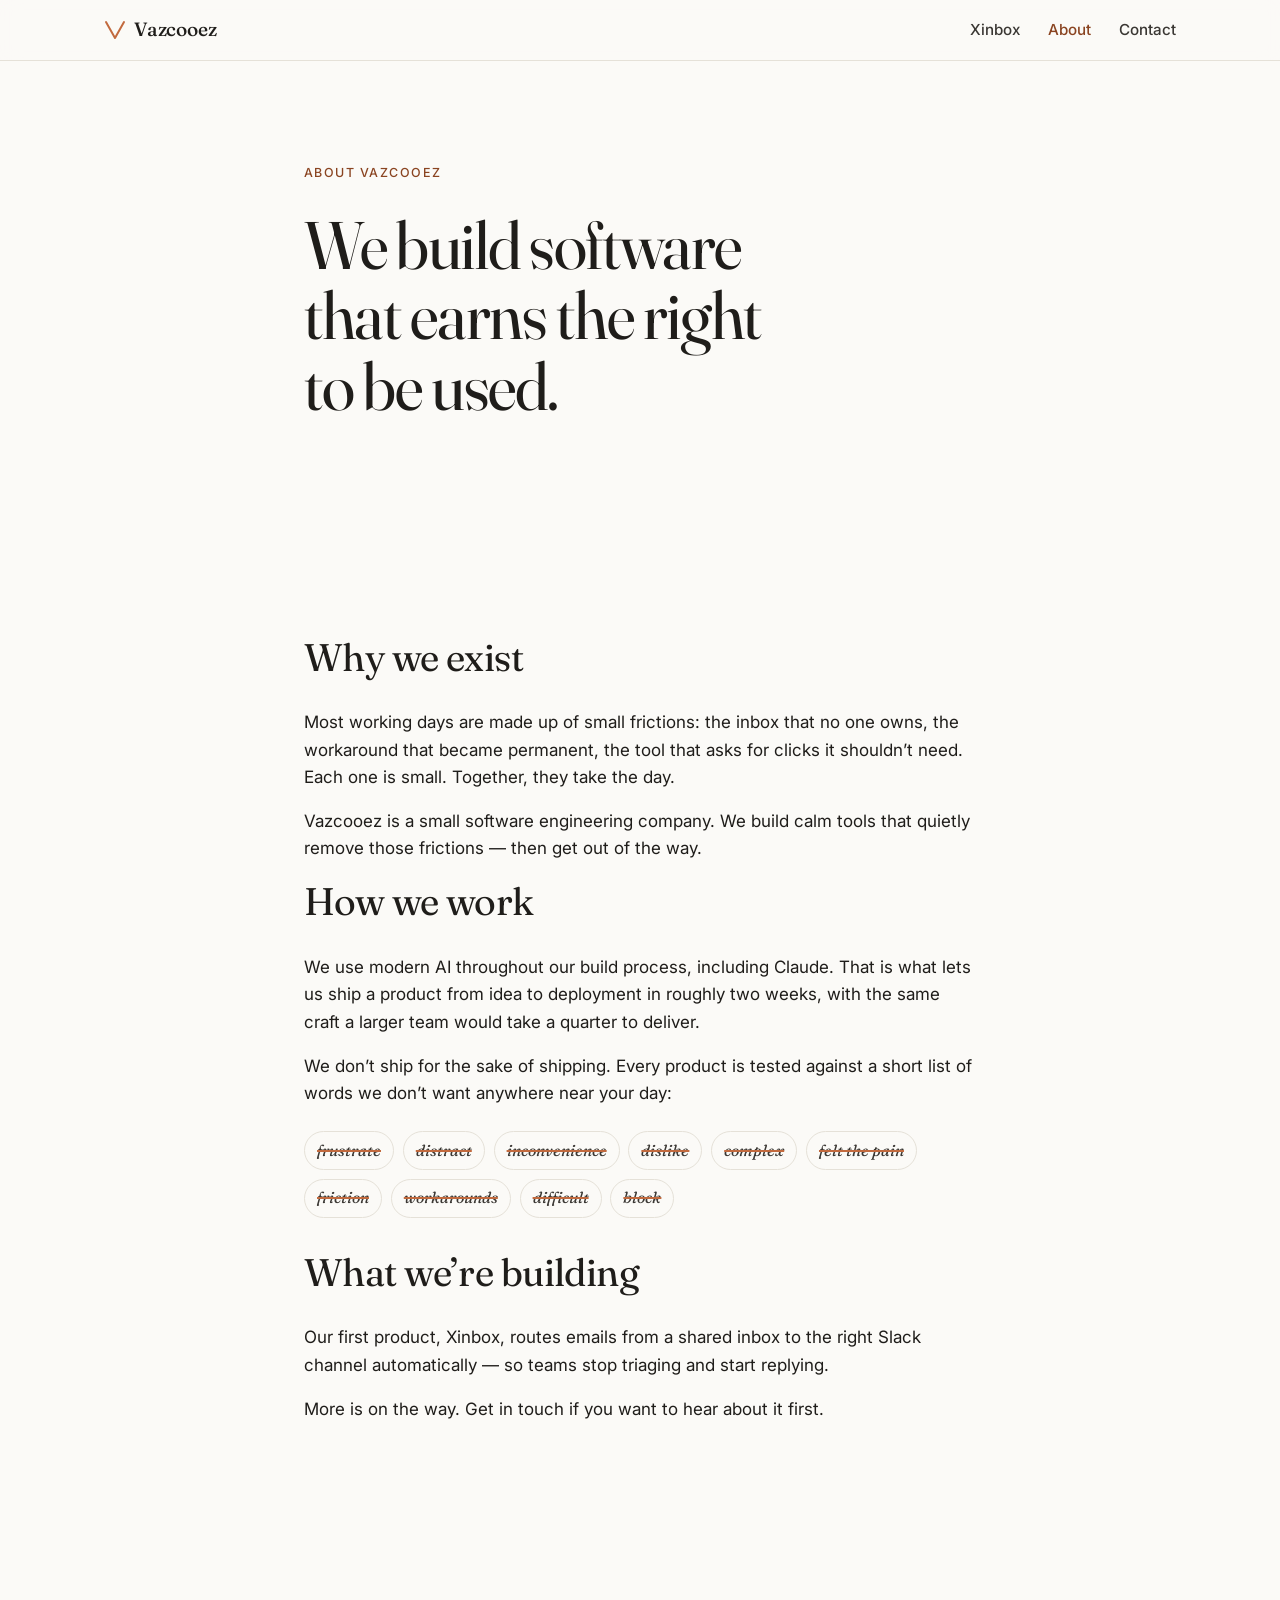
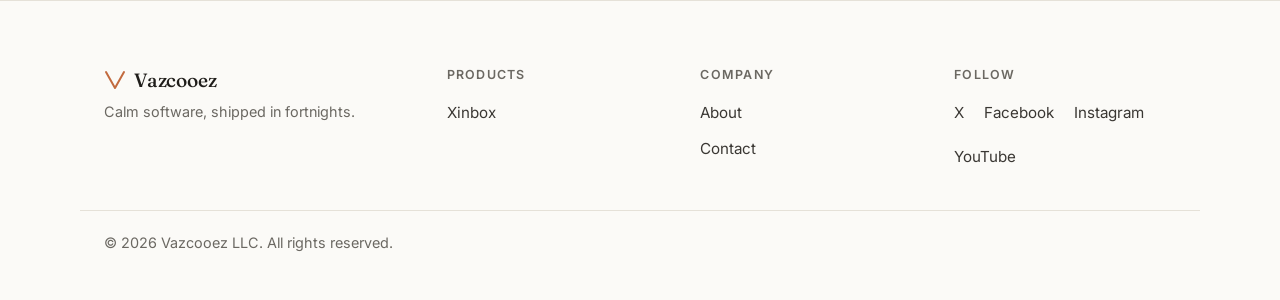
==== about.html @ 950a1615 "Initial site for vazcooez.com Static marketing site: home, Xinbox product page, about, 404, sitemap," ====
<!doctype html>
<html lang="en">
<head>
  <meta charset="utf-8" />
  <meta name="viewport" content="width=device-width, initial-scale=1" />
  <title>About — Vazcooez</title>
  <meta name="description" content="Vazcooez is a small software engineering company building calm, AI-native tools that get out of your way." />
  <link rel="canonical" href="https://vazcooez.com/about.html" />
  <link rel="icon" type="image/svg+xml" href="assets/favicon.svg" />
  <link rel="preconnect" href="https://fonts.googleapis.com" />
  <link rel="preconnect" href="https://fonts.gstatic.com" crossorigin />
  <link href="https://fonts.googleapis.com/css2?family=Fraunces:opsz,wght@9..144,300;9..144,400;9..144,500;9..144,600&family=Inter:wght@400;500;600&display=swap" rel="stylesheet" />
  <link rel="stylesheet" href="css/style.css" />
</head>
<body>
  <a class="skip-link" href="#main">Skip to content</a>

  <header class="site-header">
    <div class="container nav">
      <a class="brand" href="/" aria-label="Vazcooez home">
        <svg class="brand-mark" width="22" height="22" viewBox="0 0 22 22" aria-hidden="true">
          <path d="M2 3 L11 19 L20 3" fill="none" stroke="currentColor" stroke-width="2" stroke-linecap="round" stroke-linejoin="round"/>
        </svg>
        <span>Vazcooez</span>
      </a>
      <button class="nav-toggle" aria-expanded="false" aria-controls="nav-menu" aria-label="Menu">
        <span></span><span></span><span></span>
      </button>
      <nav id="nav-menu" class="nav-menu">
        <a href="xinbox.html">Xinbox</a>
        <a href="about.html" aria-current="page">About</a>
        <a href="index.html#contact">Contact</a>
      </nav>
    </div>
  </header>

  <main id="main">
    <section class="hero">
      <div class="container narrow">
        <p class="eyebrow">About Vazcooez</p>
        <h1 class="display">We build software<br/>that earns the right<br/>to be used.</h1>
      </div>
    </section>

    <section class="section">
      <div class="container narrow">
        <h2 class="h2">Why we exist</h2>
        <p>
          Most working days are made up of small frictions: the inbox that no one owns,
          the workaround that became permanent, the tool that asks for clicks it shouldn&rsquo;t need.
          Each one is small. Together, they take the day.
        </p>
        <p>
          Vazcooez is a small software engineering company. We build calm tools that
          quietly remove those frictions &mdash; then get out of the way.
        </p>

        <h2 class="h2">How we work</h2>
        <p>
          We use modern AI throughout our build process, including Claude.
          That is what lets us ship a product from idea to deployment in roughly two weeks,
          with the same craft a larger team would take a quarter to deliver.
        </p>
        <p>
          We don&rsquo;t ship for the sake of shipping. Every product is tested against
          a short list of words we don&rsquo;t want anywhere near your day:
        </p>
        <ul class="word-list compact">
          <li>frustrate</li>
          <li>distract</li>
          <li>inconvenience</li>
          <li>dislike</li>
          <li>complex</li>
          <li>felt the pain</li>
          <li>friction</li>
          <li>workarounds</li>
          <li>difficult</li>
          <li>block</li>
        </ul>

        <h2 class="h2">What we&rsquo;re building</h2>
        <p>
          Our first product, <a href="xinbox.html">Xinbox</a>, routes emails from a
          shared inbox to the right Slack channel automatically &mdash; so teams
          stop triaging and start replying.
        </p>
        <p>More is on the way. <a href="index.html#contact">Get in touch</a> if you want to hear about it first.</p>
      </div>
    </section>
  </main>

  <footer class="site-footer">
    <div class="container footer-grid">
      <div>
        <a class="brand" href="/" aria-label="Vazcooez home">
          <svg class="brand-mark" width="22" height="22" viewBox="0 0 22 22" aria-hidden="true">
            <path d="M2 3 L11 19 L20 3" fill="none" stroke="currentColor" stroke-width="2" stroke-linecap="round" stroke-linejoin="round"/>
          </svg>
          <span>Vazcooez</span>
        </a>
        <p class="muted small">Calm software, shipped in fortnights.</p>
      </div>
      <div>
        <h4>Products</h4>
        <ul class="footer-list">
          <li><a href="xinbox.html">Xinbox</a></li>
        </ul>
      </div>
      <div>
        <h4>Company</h4>
        <ul class="footer-list">
          <li><a href="about.html">About</a></li>
          <li><a href="mailto:leo@vazcooez.com">Contact</a></li>
        </ul>
      </div>
      <div>
        <h4>Follow</h4>
        <ul class="footer-list social">
          <li><a href="#" aria-label="Vazcooez on X" rel="me noopener">X</a></li>
          <li><a href="#" aria-label="Vazcooez on Facebook" rel="me noopener">Facebook</a></li>
          <li><a href="#" aria-label="Vazcooez on Instagram" rel="me noopener">Instagram</a></li>
          <li><a href="#" aria-label="Vazcooez on YouTube" rel="me noopener">YouTube</a></li>
        </ul>
      </div>
    </div>
    <div class="container footer-base">
      <p class="muted small">&copy; <span id="year">2026</span> Vazcooez LLC. All rights reserved.</p>
    </div>
  </footer>

  <script src="js/main.js" defer></script>
</body>
</html>
---- css/style.css ----
/* ============================================================
   Vazcooez — design tokens
   ============================================================ */
:root {
  --bg: #FBFAF7;
  --bg-alt: #F3F1EA;
  --ink: #1F1D1A;
  --ink-soft: #3A3733;
  --muted: #6B6862;
  --line: #E5E1D8;
  --accent: #C26A3E;
  --accent-soft: #F4E4D7;
  --accent-ink: #8A4421;

  --serif: "Fraunces", Georgia, "Times New Roman", serif;
  --sans: "Inter", -apple-system, BlinkMacSystemFont, "Segoe UI", Roboto, Helvetica, Arial, sans-serif;

  --radius: 10px;
  --radius-lg: 16px;
  --shadow-sm: 0 1px 2px rgba(31, 29, 26, 0.04);
  --shadow-md: 0 4px 24px -8px rgba(31, 29, 26, 0.10);

  --maxw: 1120px;
  --maxw-narrow: 720px;

  --space-1: 0.5rem;
  --space-2: 1rem;
  --space-3: 1.5rem;
  --space-4: 2.5rem;
  --space-5: 4rem;
  --space-6: 6rem;
}

/* ============================================================
   Reset + base
   ============================================================ */
*, *::before, *::after { box-sizing: border-box; }
html { -webkit-text-size-adjust: 100%; scroll-behavior: smooth; }
body {
  margin: 0;
  font-family: var(--sans);
  font-size: 17px;
  line-height: 1.6;
  color: var(--ink);
  background: var(--bg);
  -webkit-font-smoothing: antialiased;
  text-rendering: optimizeLegibility;
}
img, svg { display: block; max-width: 100%; }
a { color: var(--ink); text-decoration: none; }
a:hover { color: var(--accent-ink); }
ul { padding: 0; margin: 0; list-style: none; }
p { margin: 0 0 1em; }
em { font-style: italic; color: var(--ink-soft); }

.skip-link {
  position: absolute; left: -9999px; top: 0;
  background: var(--ink); color: var(--bg);
  padding: 0.5rem 1rem; border-radius: var(--radius);
  z-index: 100;
}
.skip-link:focus { left: 1rem; top: 1rem; }

/* ============================================================
   Layout
   ============================================================ */
.container {
  width: 100%;
  max-width: var(--maxw);
  margin: 0 auto;
  padding: 0 1.5rem;
}
.container.narrow { max-width: var(--maxw-narrow); }
.container.center { text-align: center; }

.section { padding: var(--space-6) 0; }
.section-alt { background: var(--bg-alt); }

/* ============================================================
   Typography
   ============================================================ */
.display {
  font-family: var(--serif);
  font-weight: 400;
  font-size: clamp(2.4rem, 5.5vw, 4.2rem);
  line-height: 1.05;
  letter-spacing: -0.02em;
  margin: 0.4em 0 0.6em;
  color: var(--ink);
  font-variation-settings: "opsz" 96;
}
.h2 {
  font-family: var(--serif);
  font-weight: 400;
  font-size: clamp(1.7rem, 3vw, 2.4rem);
  line-height: 1.15;
  letter-spacing: -0.015em;
  margin: 0 0 0.8em;
  color: var(--ink);
  font-variation-settings: "opsz" 48;
}
h3 {
  font-family: var(--sans);
  font-weight: 600;
  font-size: 1.1rem;
  margin: 0 0 0.5em;
  letter-spacing: -0.005em;
}
.eyebrow {
  font-family: var(--sans);
  font-size: 0.78rem;
  font-weight: 500;
  letter-spacing: 0.12em;
  text-transform: uppercase;
  color: var(--accent-ink);
  margin: 0;
}
.lede {
  font-size: clamp(1.05rem, 1.6vw, 1.25rem);
  line-height: 1.55;
  color: var(--ink-soft);
  max-width: 38ch;
}
.muted { color: var(--muted); }
.small { font-size: 0.9rem; }
.center { text-align: center; }
.center .lede { margin-left: auto; margin-right: auto; }

/* ============================================================
   Header / nav
   ============================================================ */
.site-header {
  position: sticky;
  top: 0;
  z-index: 50;
  background: rgba(251, 250, 247, 0.85);
  backdrop-filter: saturate(160%) blur(10px);
  -webkit-backdrop-filter: saturate(160%) blur(10px);
  border-bottom: 1px solid var(--line);
}
.nav {
  display: flex;
  align-items: center;
  justify-content: space-between;
  padding: 0.9rem 1.5rem;
  gap: 1rem;
}
.brand {
  display: inline-flex;
  align-items: center;
  gap: 0.5rem;
  font-family: var(--serif);
  font-size: 1.2rem;
  font-weight: 500;
  letter-spacing: -0.01em;
  color: var(--ink);
}
.brand-mark { color: var(--accent); }
.nav-menu {
  display: flex;
  gap: 1.75rem;
  align-items: center;
}
.nav-menu a {
  font-size: 0.95rem;
  color: var(--ink-soft);
  font-weight: 500;
  position: relative;
}
.nav-menu a:hover { color: var(--ink); }
.nav-menu a[aria-current="page"] { color: var(--accent-ink); }

.nav-toggle {
  display: none;
  background: none;
  border: 0;
  padding: 0.5rem;
  cursor: pointer;
  gap: 4px;
  flex-direction: column;
}
.nav-toggle span {
  display: block;
  width: 22px;
  height: 2px;
  background: var(--ink);
  border-radius: 2px;
  transition: transform 0.2s ease, opacity 0.2s ease;
}

/* ============================================================
   Hero
   ============================================================ */
.hero {
  padding: clamp(3.5rem, 8vw, 6.5rem) 0 clamp(3rem, 6vw, 5rem);
}

/* ============================================================
   CTAs
   ============================================================ */
.cta-row {
  display: flex;
  flex-wrap: wrap;
  gap: 0.75rem;
  margin-top: 2rem;
}
.btn {
  display: inline-flex;
  align-items: center;
  justify-content: center;
  padding: 0.85rem 1.4rem;
  border-radius: var(--radius);
  font-family: var(--sans);
  font-weight: 500;
  font-size: 0.98rem;
  letter-spacing: 0.005em;
  transition: transform 0.06s ease, background 0.15s ease, color 0.15s ease, border-color 0.15s ease;
  border: 1px solid transparent;
  cursor: pointer;
}
.btn:active { transform: translateY(1px); }
.btn-primary {
  background: var(--ink);
  color: var(--bg);
}
.btn-primary:hover {
  background: var(--accent-ink);
  color: var(--bg);
}
.btn-ghost {
  background: transparent;
  color: var(--ink);
  border-color: var(--line);
}
.btn-ghost:hover {
  border-color: var(--ink);
  color: var(--ink);
}

/* ============================================================
   Word list (our values)
   ============================================================ */
.word-list {
  display: flex;
  flex-wrap: wrap;
  gap: 0.55rem;
  margin: 1.5rem 0 2rem;
}
.word-list li {
  font-family: var(--serif);
  font-style: italic;
  font-size: 1.1rem;
  padding: 0.45rem 0.9rem;
  background: var(--bg);
  border: 1px solid var(--line);
  border-radius: 999px;
  color: var(--ink-soft);
  text-decoration: line-through;
  text-decoration-color: var(--accent);
  text-decoration-thickness: 1.5px;
}
.word-list.compact li {
  font-size: 1rem;
  padding: 0.35rem 0.75rem;
}

/* ============================================================
   Card grids
   ============================================================ */
.grid-3 {
  display: grid;
  grid-template-columns: repeat(auto-fit, minmax(240px, 1fr));
  gap: 1.25rem;
  margin-top: 2.5rem;
}
.card {
  background: var(--bg);
  border: 1px solid var(--line);
  border-radius: var(--radius-lg);
  padding: 1.75rem;
  box-shadow: var(--shadow-sm);
}
.section-alt .card { background: var(--bg); }
.card p { color: var(--ink-soft); margin: 0; }

/* ============================================================
   Product card
   ============================================================ */
.product-card {
  display: grid;
  grid-template-columns: 1.05fr 1fr;
  gap: 0;
  margin: 2.5rem 0 1rem;
  border: 1px solid var(--line);
  border-radius: var(--radius-lg);
  overflow: hidden;
  background: var(--bg);
  box-shadow: var(--shadow-sm);
  transition: box-shadow 0.2s ease, transform 0.15s ease;
}
.product-card:hover {
  box-shadow: var(--shadow-md);
  transform: translateY(-1px);
}
.product-card-body { padding: 2.25rem 2.25rem 2rem; display: flex; flex-direction: column; gap: 0.5rem; }
.product-card-body h3 {
  font-family: var(--serif);
  font-weight: 400;
  font-size: 2rem;
  letter-spacing: -0.015em;
  margin: 0.2em 0 0.4em;
}
.product-card-body p { color: var(--ink-soft); margin: 0; }
.badge {
  display: inline-flex;
  align-items: center;
  align-self: flex-start;
  padding: 0.25rem 0.65rem;
  background: var(--accent-soft);
  color: var(--accent-ink);
  border-radius: 999px;
  font-size: 0.72rem;
  font-weight: 600;
  letter-spacing: 0.06em;
  text-transform: uppercase;
}
.link-arrow {
  margin-top: 1.25rem;
  color: var(--accent-ink);
  font-weight: 500;
  font-size: 0.95rem;
}
.product-card-visual {
  background: var(--bg-alt);
  display: flex;
  align-items: center;
  justify-content: center;
  padding: 2rem;
  border-left: 1px solid var(--line);
}
.mock {
  width: 100%;
  max-width: 320px;
  background: var(--bg);
  border: 1px solid var(--line);
  border-radius: var(--radius);
  padding: 1rem;
  font-family: var(--sans);
  font-size: 0.92rem;
  box-shadow: var(--shadow-sm);
}
.mock-row {
  display: grid;
  grid-template-columns: auto 1fr auto 1fr;
  align-items: center;
  gap: 0.6rem;
  padding: 0.55rem 0;
  border-bottom: 1px dashed var(--line);
  color: var(--ink-soft);
}
.mock-row:last-child { border-bottom: 0; }
.mock-row .arrow { color: var(--accent); }
.dot {
  width: 8px; height: 8px; border-radius: 50%;
  background: var(--accent);
}
.dot-a { background: #C26A3E; }
.dot-b { background: #6B8E7F; }
.dot-c { background: #8E6AC2; }

/* ============================================================
   Steps
   ============================================================ */
.steps {
  display: grid;
  grid-template-columns: repeat(auto-fit, minmax(240px, 1fr));
  gap: 1.5rem;
  margin-top: 2.5rem;
  counter-reset: step;
}
.steps li {
  background: var(--bg);
  border: 1px solid var(--line);
  border-radius: var(--radius-lg);
  padding: 1.75rem;
  position: relative;
}
.step-num {
  display: inline-flex;
  align-items: center;
  justify-content: center;
  width: 28px; height: 28px;
  border-radius: 50%;
  background: var(--accent-soft);
  color: var(--accent-ink);
  font-family: var(--serif);
  font-size: 0.95rem;
  font-weight: 500;
  margin-bottom: 0.75rem;
}
.steps li h3 { margin-bottom: 0.4em; }
.steps li p { color: var(--ink-soft); margin: 0; }

/* ============================================================
   Footer
   ============================================================ */
.site-footer {
  margin-top: var(--space-5);
  padding: var(--space-5) 0 2rem;
  border-top: 1px solid var(--line);
  background: var(--bg);
}
.footer-grid {
  display: grid;
  grid-template-columns: 1.4fr repeat(3, 1fr);
  gap: 2rem;
  align-items: start;
}
.footer-grid h4 {
  font-family: var(--sans);
  font-size: 0.78rem;
  font-weight: 600;
  letter-spacing: 0.1em;
  text-transform: uppercase;
  color: var(--muted);
  margin: 0 0 0.9rem;
}
.footer-list li { margin-bottom: 0.5rem; }
.footer-list a {
  color: var(--ink-soft);
  font-size: 0.95rem;
}
.footer-list a:hover { color: var(--ink); }
.footer-list.social { display: flex; flex-wrap: wrap; gap: 1rem 1.25rem; }
.footer-list.social li { margin: 0; }
.footer-base {
  margin-top: var(--space-4);
  padding-top: 1.25rem;
  border-top: 1px solid var(--line);
}

/* ============================================================
   Responsive
   ============================================================ */
@media (max-width: 780px) {
  .nav-toggle { display: flex; }
  .nav-menu {
    position: absolute;
    top: 100%;
    left: 0; right: 0;
    background: var(--bg);
    border-bottom: 1px solid var(--line);
    flex-direction: column;
    gap: 0;
    padding: 0.5rem 1.5rem 1rem;
    transform: translateY(-8px);
    opacity: 0;
    visibility: hidden;
    transition: transform 0.2s ease, opacity 0.2s ease, visibility 0.2s;
  }
  .nav-menu a {
    padding: 0.75rem 0;
    border-bottom: 1px solid var(--line);
    width: 100%;
  }
  .nav-menu a:last-child { border-bottom: 0; }
  .nav-menu.open {
    transform: translateY(0);
    opacity: 1;
    visibility: visible;
  }
  .nav-toggle[aria-expanded="true"] span:nth-child(1) { transform: translateY(6px) rotate(45deg); }
  .nav-toggle[aria-expanded="true"] span:nth-child(2) { opacity: 0; }
  .nav-toggle[aria-expanded="true"] span:nth-child(3) { transform: translateY(-6px) rotate(-45deg); }

  .product-card { grid-template-columns: 1fr; }
  .product-card-visual { border-left: 0; border-top: 1px solid var(--line); }
  .footer-grid {
    grid-template-columns: 1fr 1fr;
  }
  .section { padding: var(--space-5) 0; }
}

@media (max-width: 480px) {
  .footer-grid { grid-template-columns: 1fr; }
  .cta-row { flex-direction: column; align-items: stretch; }
  .btn { width: 100%; }
}

@media (prefers-reduced-motion: reduce) {
  *, *::before, *::after {
    transition-duration: 0.01ms !important;
    animation-duration: 0.01ms !important;
    scroll-behavior: auto !important;
  }
}
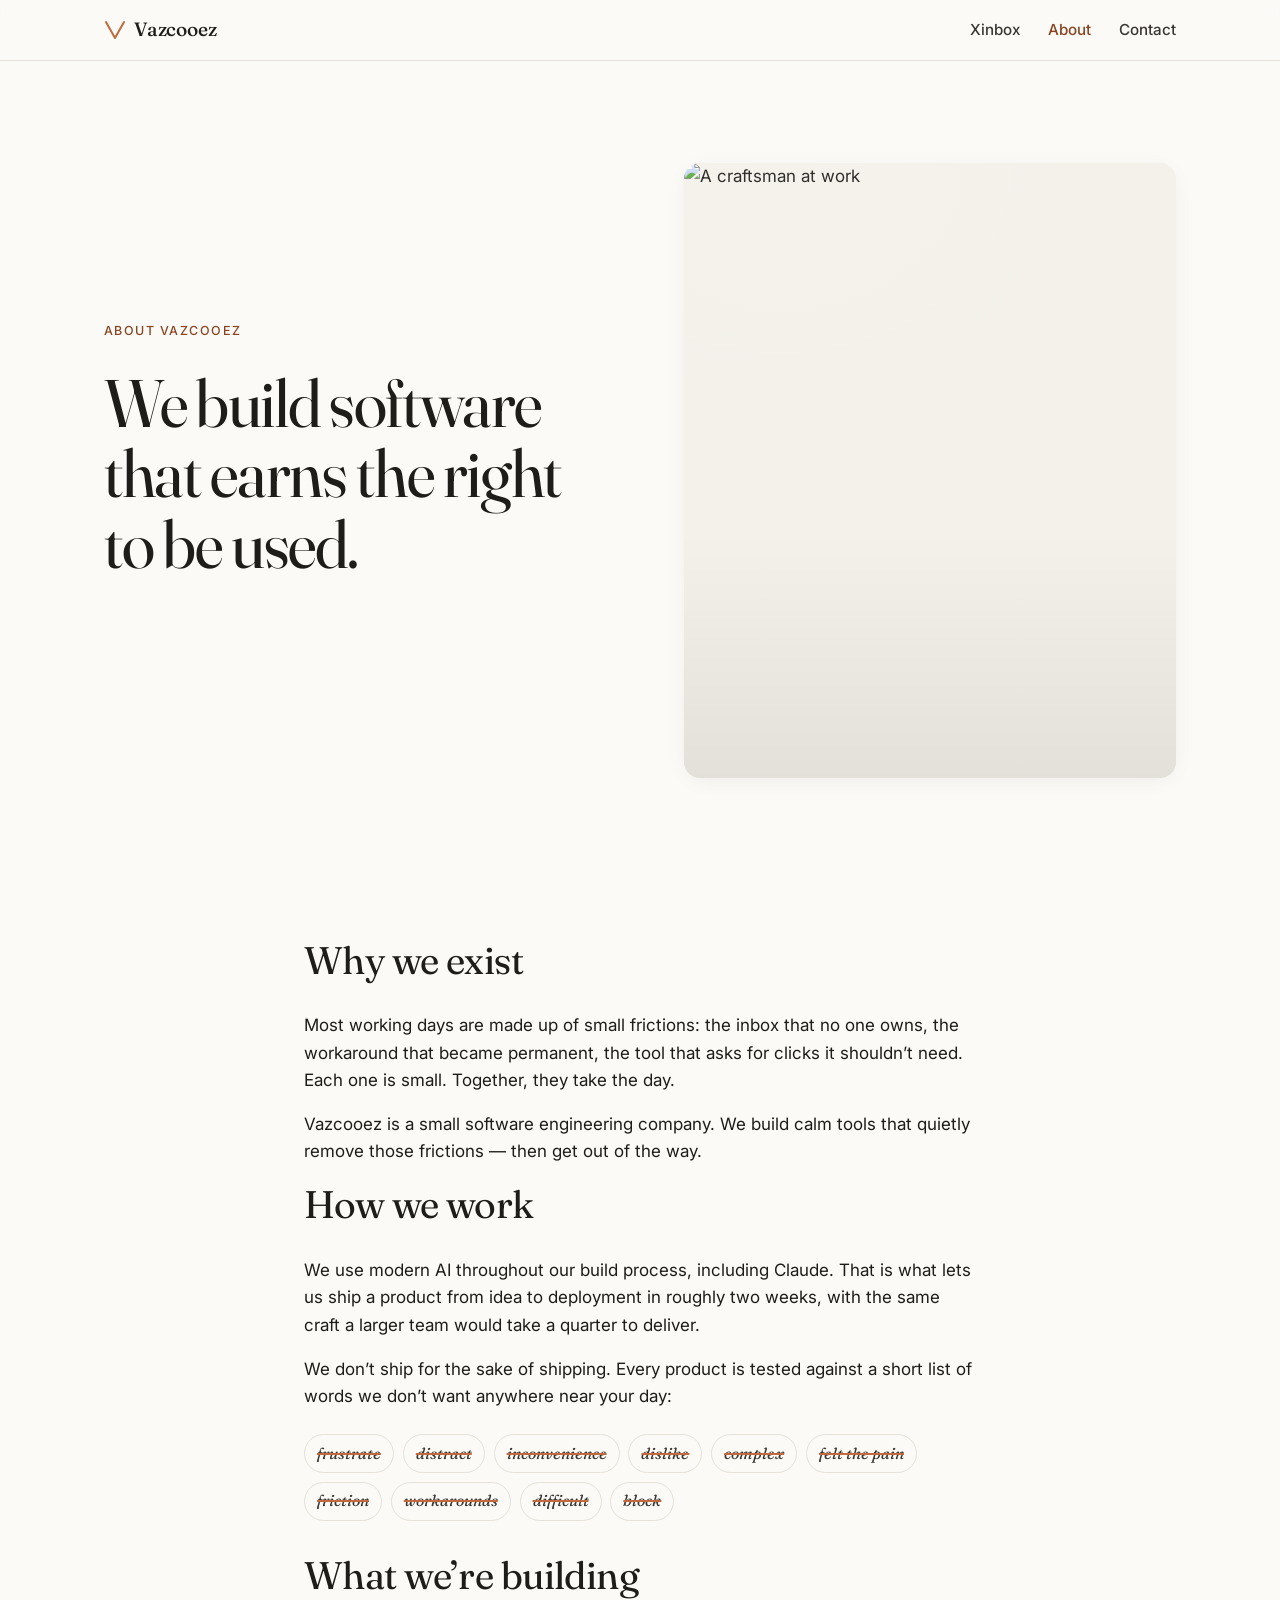
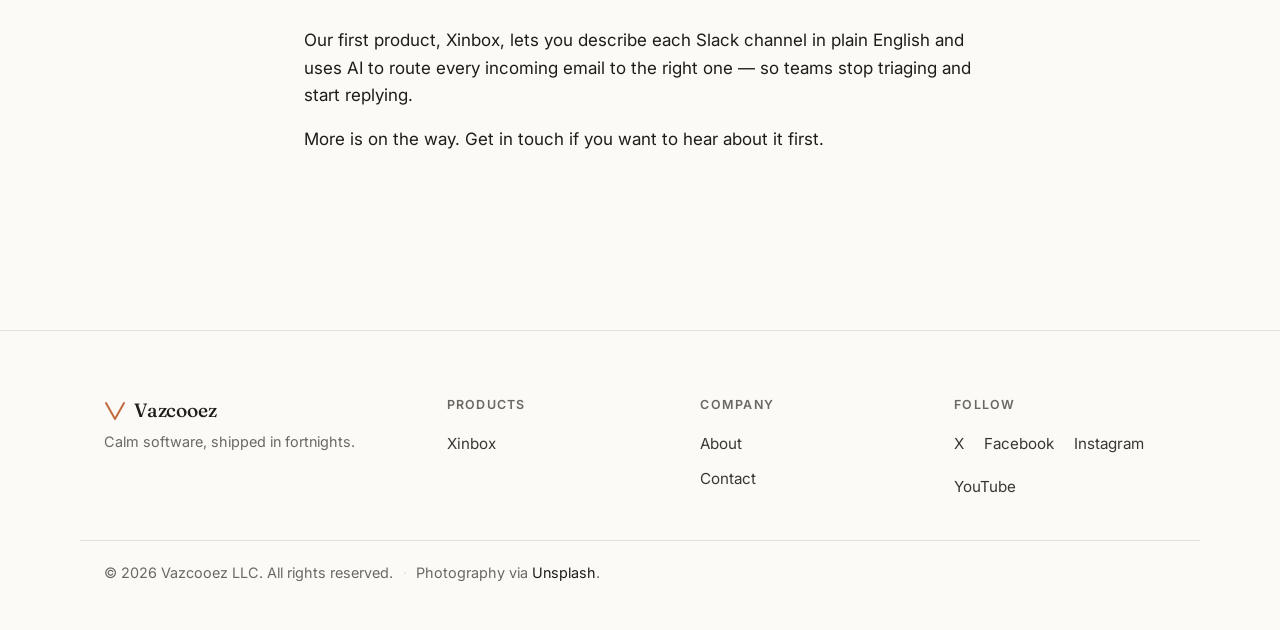
==== commit 4d40048d: "Add stock photography and reframe Xinbox around AI classification - Split hero layout on home/xinbox" ====
--- a/about.html
+++ b/about.html
@@ -9,6 +9,7 @@
   <link rel="icon" type="image/svg+xml" href="assets/favicon.svg" />
   <link rel="preconnect" href="https://fonts.googleapis.com" />
   <link rel="preconnect" href="https://fonts.gstatic.com" crossorigin />
+  <link rel="preconnect" href="https://images.unsplash.com" />
   <link href="https://fonts.googleapis.com/css2?family=Fraunces:opsz,wght@9..144,300;9..144,400;9..144,500;9..144,600&family=Inter:wght@400;500;600&display=swap" rel="stylesheet" />
   <link rel="stylesheet" href="css/style.css" />
 </head>
@@ -35,10 +36,24 @@
   </header>
 
   <main id="main">
-    <section class="hero">
-      <div class="container narrow">
-        <p class="eyebrow">About Vazcooez</p>
-        <h1 class="display">We build software<br/>that earns the right<br/>to be used.</h1>
+    <section class="hero hero-split">
+      <div class="container hero-grid">
+        <div class="hero-copy">
+          <p class="eyebrow">About Vazcooez</p>
+          <h1 class="display">We build software<br/>that earns the right<br/>to be used.</h1>
+        </div>
+        <figure class="hero-figure">
+          <img
+            src="https://images.unsplash.com/photo-1542435503-956c469947f6?auto=format&fit=crop&w=1200&q=70"
+            srcset="https://images.unsplash.com/photo-1542435503-956c469947f6?auto=format&fit=crop&w=600&q=70 600w,
+                    https://images.unsplash.com/photo-1542435503-956c469947f6?auto=format&fit=crop&w=1200&q=70 1200w,
+                    https://images.unsplash.com/photo-1542435503-956c469947f6?auto=format&fit=crop&w=1800&q=70 1800w"
+            sizes="(max-width: 900px) 100vw, 50vw"
+            alt="A craftsman at work"
+            loading="eager"
+            decoding="async"
+            width="1200" height="800" />
+        </figure>
       </div>
     </section>
 
@@ -80,9 +95,9 @@
 
         <h2 class="h2">What we&rsquo;re building</h2>
         <p>
-          Our first product, <a href="xinbox.html">Xinbox</a>, routes emails from a
-          shared inbox to the right Slack channel automatically &mdash; so teams
-          stop triaging and start replying.
+          Our first product, <a href="xinbox.html">Xinbox</a>, lets you describe each
+          Slack channel in plain English and uses AI to route every incoming email
+          to the right one &mdash; so teams stop triaging and start replying.
         </p>
         <p>More is on the way. <a href="index.html#contact">Get in touch</a> if you want to hear about it first.</p>
       </div>
@@ -124,7 +139,7 @@
       </div>
     </div>
     <div class="container footer-base">
-      <p class="muted small">&copy; <span id="year">2026</span> Vazcooez LLC. All rights reserved.</p>
+      <p class="muted small">&copy; <span id="year">2026</span> Vazcooez LLC. All rights reserved. <span class="dot-sep">&middot;</span> Photography via <a href="https://unsplash.com/?utm_source=vazcooez&utm_medium=referral" rel="noopener">Unsplash</a>.</p>
     </div>
   </footer>
 
--- a/css/style.css
+++ b/css/style.css
@@ -194,6 +194,58 @@
 .hero {
   padding: clamp(3.5rem, 8vw, 6.5rem) 0 clamp(3rem, 6vw, 5rem);
 }
+.hero-split { padding-bottom: clamp(2.5rem, 5vw, 4.5rem); }
+.hero-grid {
+  display: grid;
+  grid-template-columns: 1.05fr 1fr;
+  align-items: center;
+  gap: clamp(2rem, 5vw, 4.5rem);
+}
+.hero-copy { min-width: 0; }
+.hero-figure {
+  margin: 0;
+  position: relative;
+  border-radius: var(--radius-lg);
+  overflow: hidden;
+  background: var(--bg-alt);
+  aspect-ratio: 4 / 5;
+  box-shadow: var(--shadow-md);
+}
+.hero-figure img {
+  width: 100%;
+  height: 100%;
+  object-fit: cover;
+  display: block;
+  filter: saturate(0.9) contrast(1.02);
+}
+.hero-figure::after {
+  content: "";
+  position: absolute;
+  inset: 0;
+  background:
+    radial-gradient(120% 80% at 20% 0%, rgba(251,250,247,0.10), transparent 60%),
+    linear-gradient(180deg, rgba(31,29,26,0.00) 60%, rgba(31,29,26,0.08));
+  pointer-events: none;
+}
+
+/* ============================================================
+   Image band (full-bleed editorial break)
+   ============================================================ */
+.image-band {
+  display: block;
+  width: 100%;
+  max-height: 420px;
+  overflow: hidden;
+  margin: 0;
+}
+.image-band img {
+  width: 100%;
+  height: 100%;
+  max-height: 420px;
+  object-fit: cover;
+  display: block;
+  filter: saturate(0.85) contrast(1.02);
+}
 
 /* ============================================================
    CTAs
@@ -340,14 +392,24 @@
 }
 .mock {
   width: 100%;
-  max-width: 320px;
+  max-width: 340px;
   background: var(--bg);
   border: 1px solid var(--line);
   border-radius: var(--radius);
-  padding: 1rem;
+  padding: 1rem 1.1rem;
   font-family: var(--sans);
   font-size: 0.92rem;
   box-shadow: var(--shadow-sm);
+}
+.mock-caption {
+  font-size: 0.7rem;
+  font-weight: 600;
+  letter-spacing: 0.08em;
+  text-transform: uppercase;
+  color: var(--accent-ink);
+  padding-bottom: 0.5rem;
+  border-bottom: 1px solid var(--line);
+  margin-bottom: 0.25rem;
 }
 .mock-row {
   display: grid;
@@ -438,6 +500,7 @@
   padding-top: 1.25rem;
   border-top: 1px solid var(--line);
 }
+.dot-sep { margin: 0 0.35rem; color: var(--line); }
 
 /* ============================================================
    Responsive
@@ -475,6 +538,9 @@
 
   .product-card { grid-template-columns: 1fr; }
   .product-card-visual { border-left: 0; border-top: 1px solid var(--line); }
+  .hero-grid { grid-template-columns: 1fr; gap: 2.5rem; }
+  .hero-figure { aspect-ratio: 16 / 11; max-height: 380px; }
+  .image-band, .image-band img { max-height: 280px; }
   .footer-grid {
     grid-template-columns: 1fr 1fr;
   }
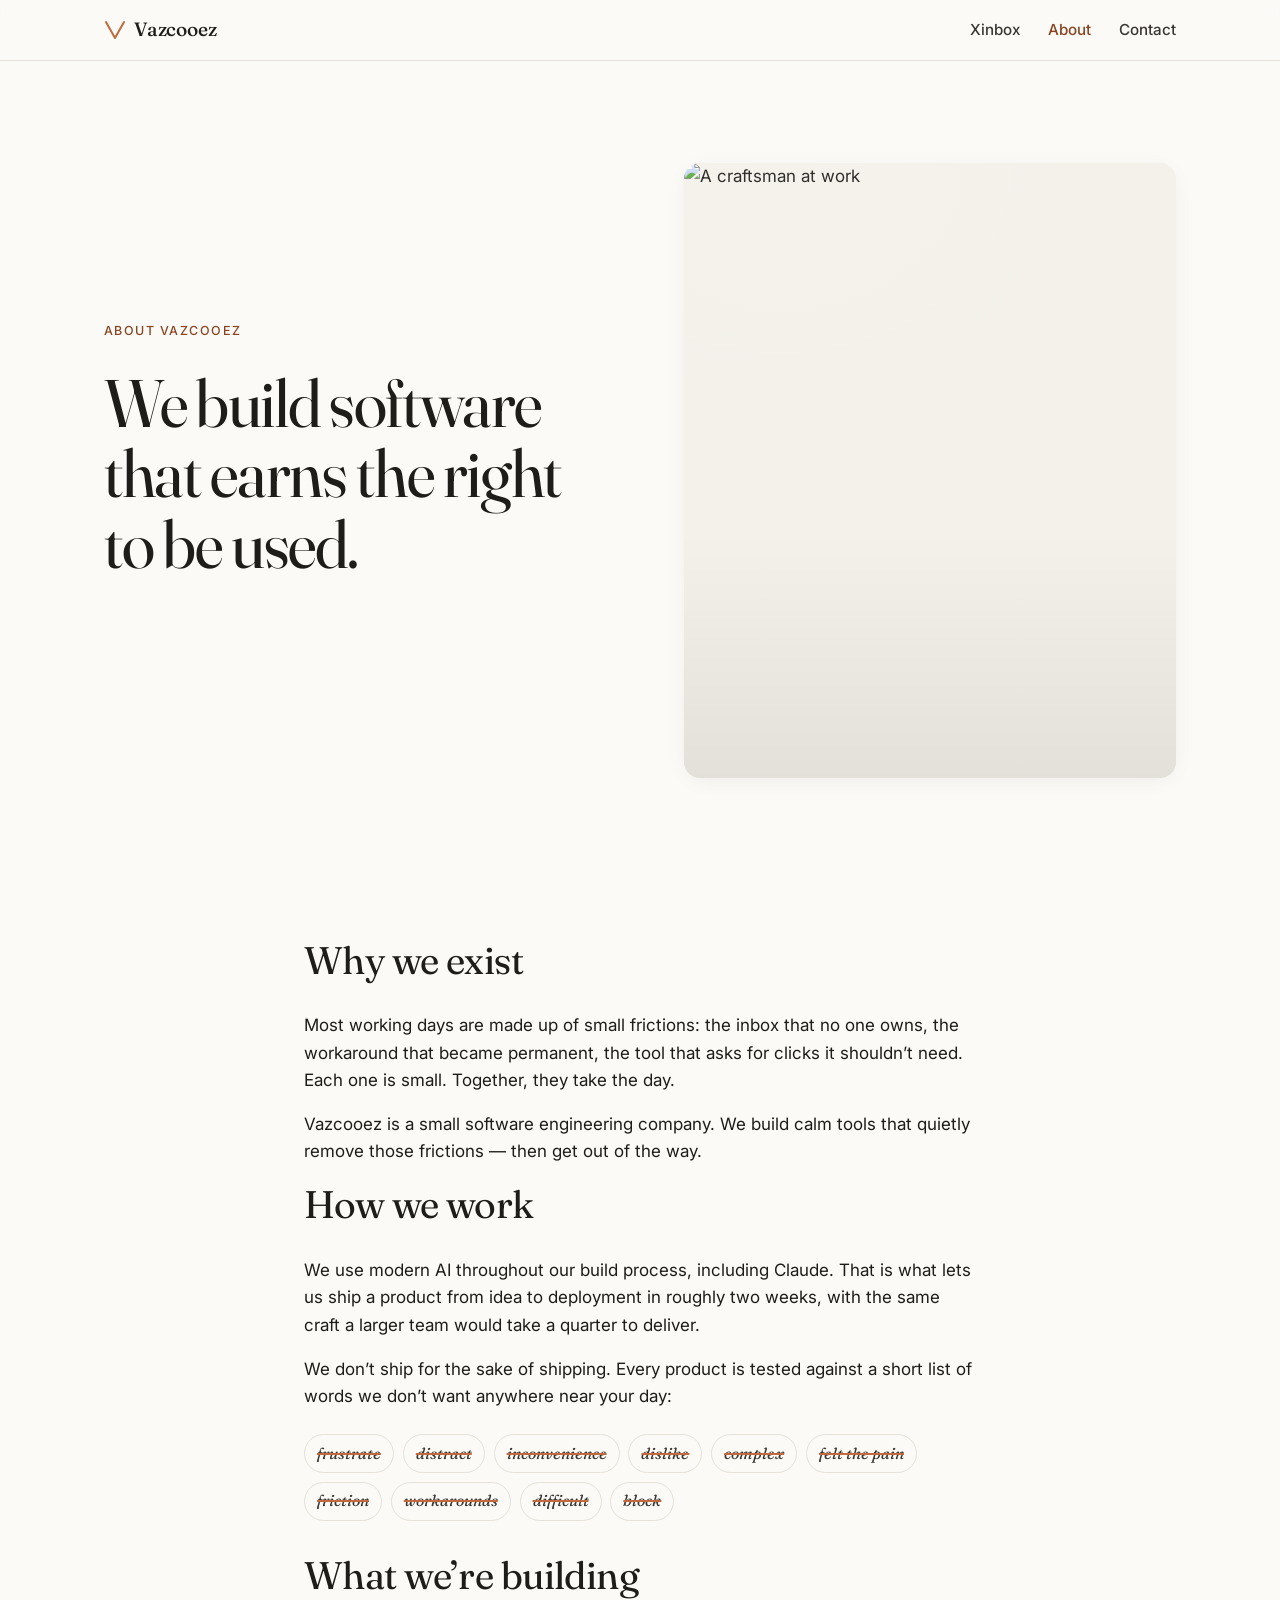
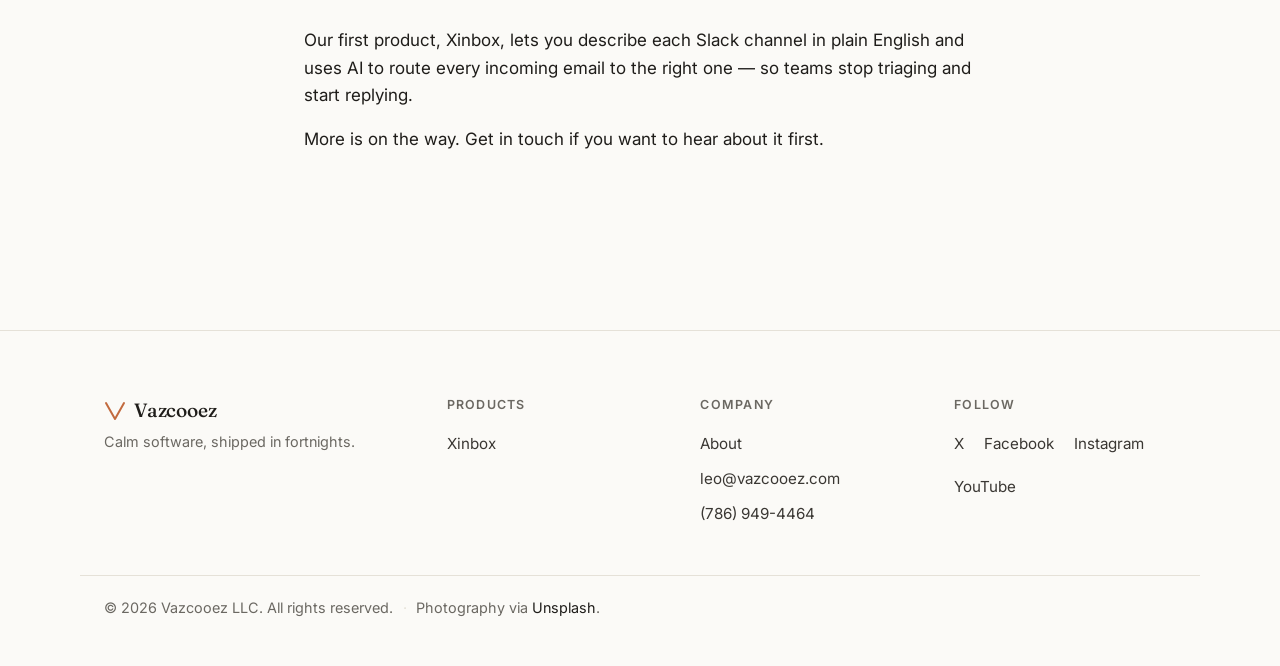
==== commit ec0012fc: "Add phone contact (786) 949-4464 Adds tel: link to the homepage Contact section and to all three foo" ====
--- a/about.html
+++ b/about.html
@@ -125,7 +125,8 @@
         <h4>Company</h4>
         <ul class="footer-list">
           <li><a href="about.html">About</a></li>
-          <li><a href="mailto:leo@vazcooez.com">Contact</a></li>
+          <li><a href="mailto:leo@vazcooez.com">leo@vazcooez.com</a></li>
+          <li><a href="tel:+17869494464">(786) 949-4464</a></li>
         </ul>
       </div>
       <div>
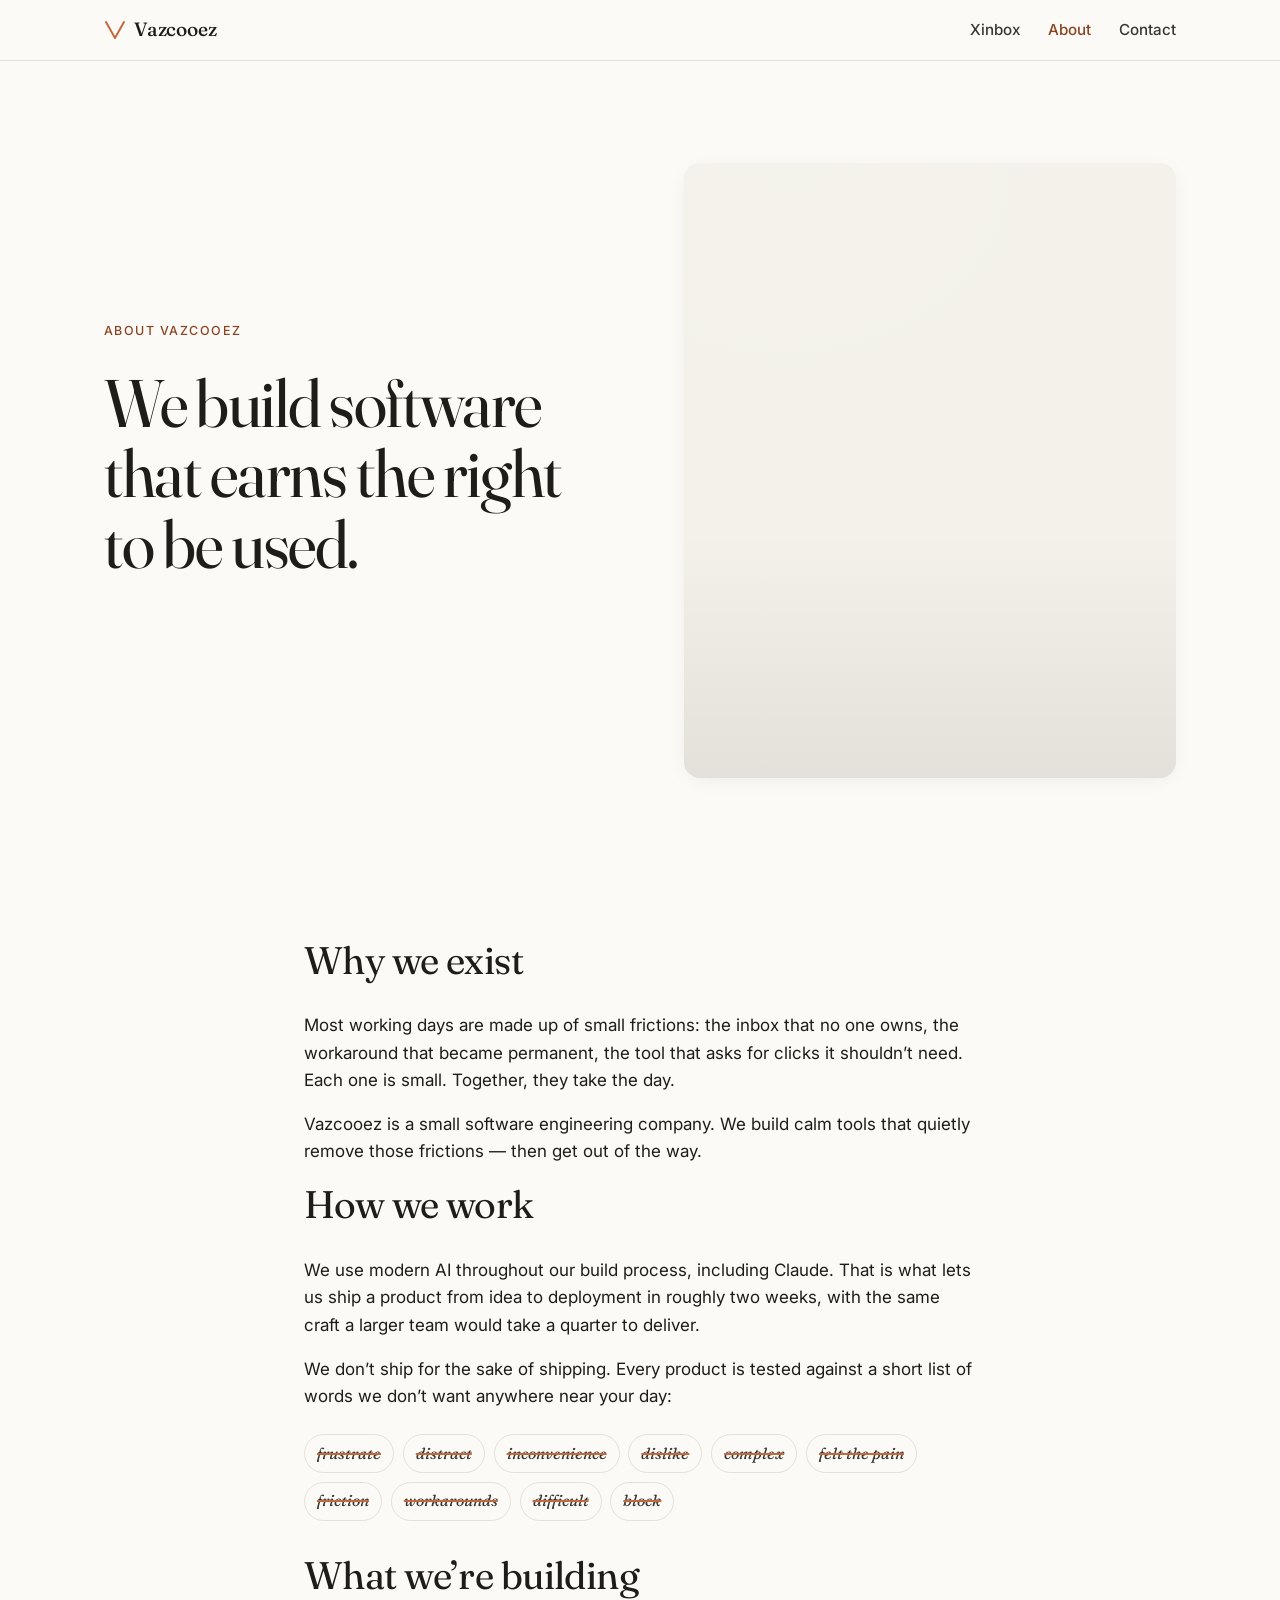
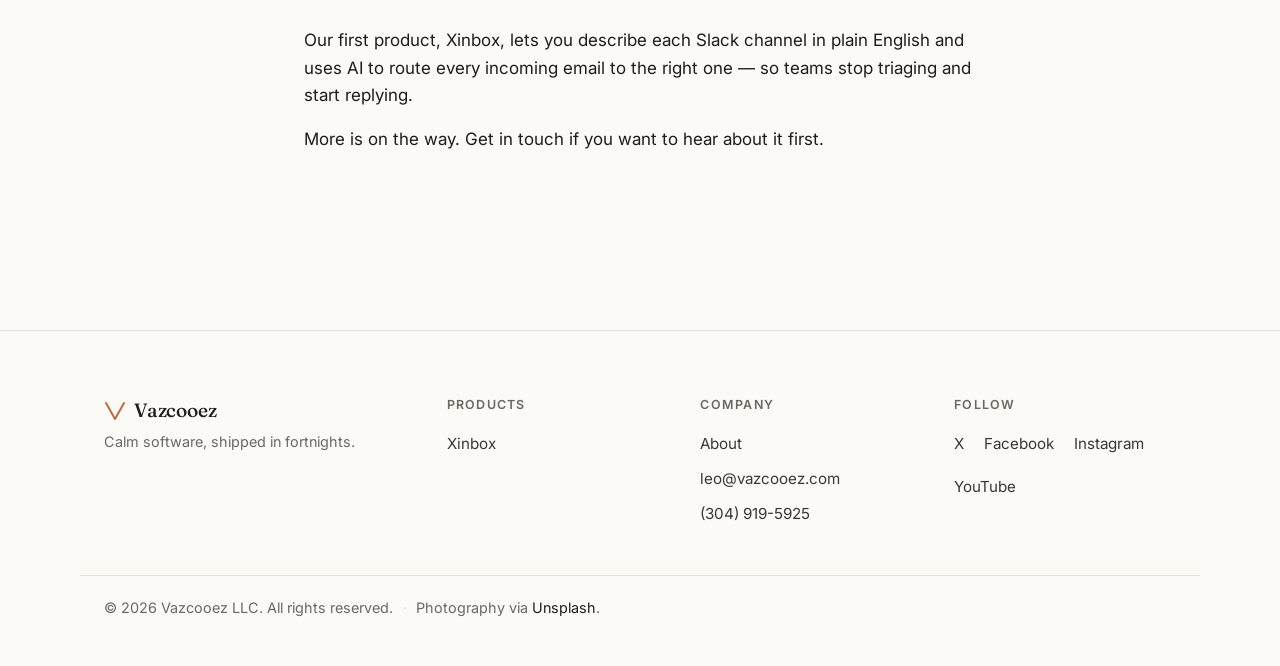
==== commit 1754bd25: "Update phone contact to (304) 919-5925 Co-Authored-By: Claude Opus 4.7 (1M context) <noreply@anthrop" ====
--- a/about.html
+++ b/about.html
@@ -126,7 +126,7 @@
         <ul class="footer-list">
           <li><a href="about.html">About</a></li>
           <li><a href="mailto:leo@vazcooez.com">leo@vazcooez.com</a></li>
-          <li><a href="tel:+17869494464">(786) 949-4464</a></li>
+          <li><a href="tel:+13049195925">(304) 919-5925</a></li>
         </ul>
       </div>
       <div>
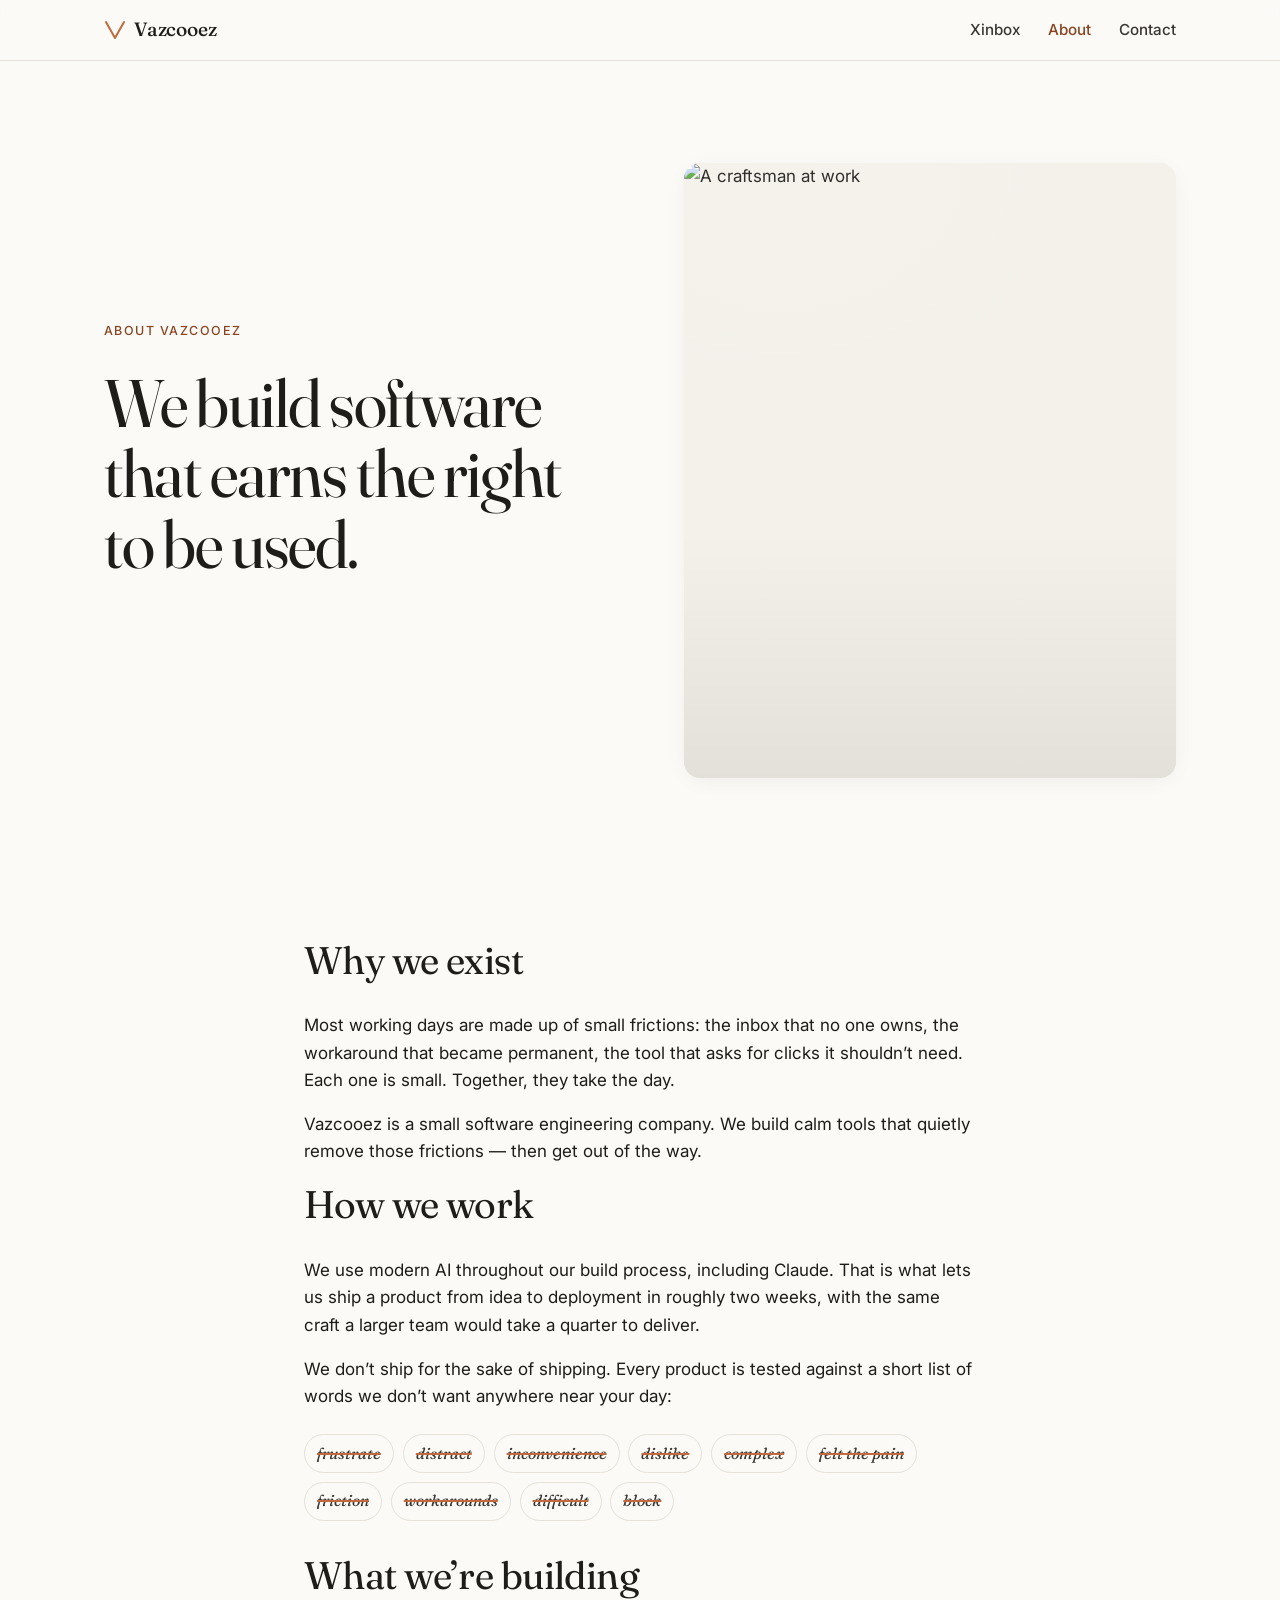
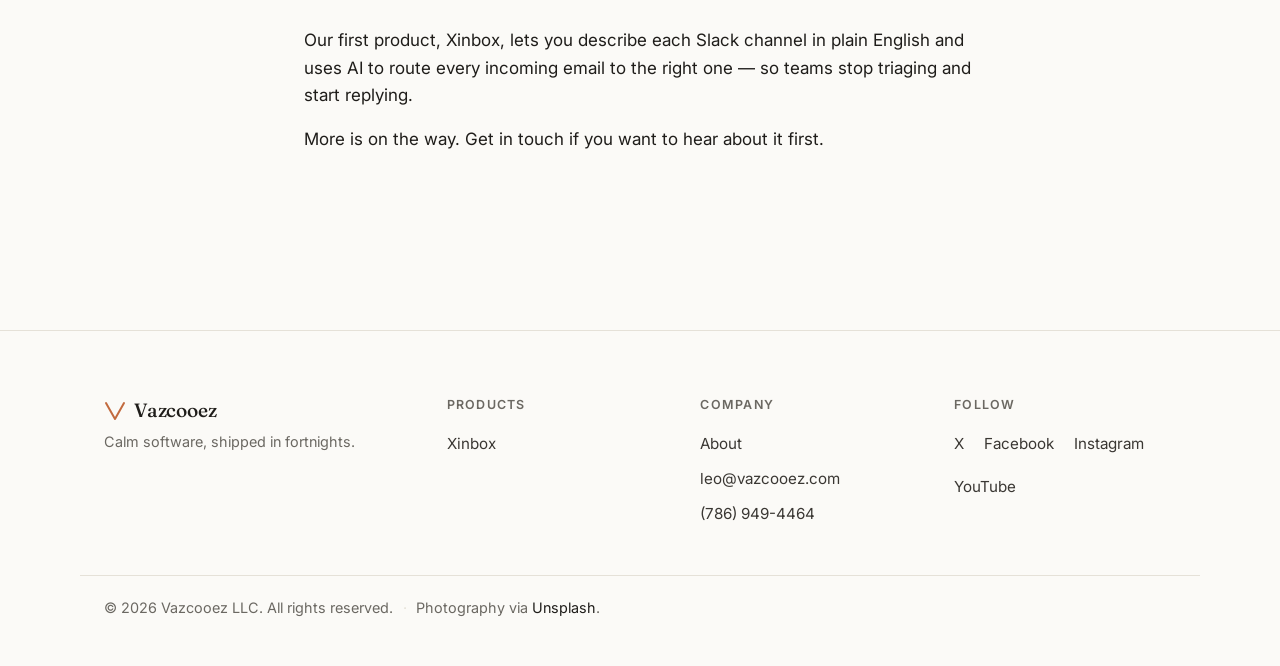
==== commit 2d7a8729: "Update phone contact to (786) 949-4464 Co-Authored-By: Claude Opus 4.7 (1M context) <noreply@anthrop" ====
--- a/about.html
+++ b/about.html
@@ -126,7 +126,7 @@
         <ul class="footer-list">
           <li><a href="about.html">About</a></li>
           <li><a href="mailto:leo@vazcooez.com">leo@vazcooez.com</a></li>
-          <li><a href="tel:+13049195925">(304) 919-5925</a></li>
+          <li><a href="tel:+17869494464">(786) 949-4464</a></li>
         </ul>
       </div>
       <div>
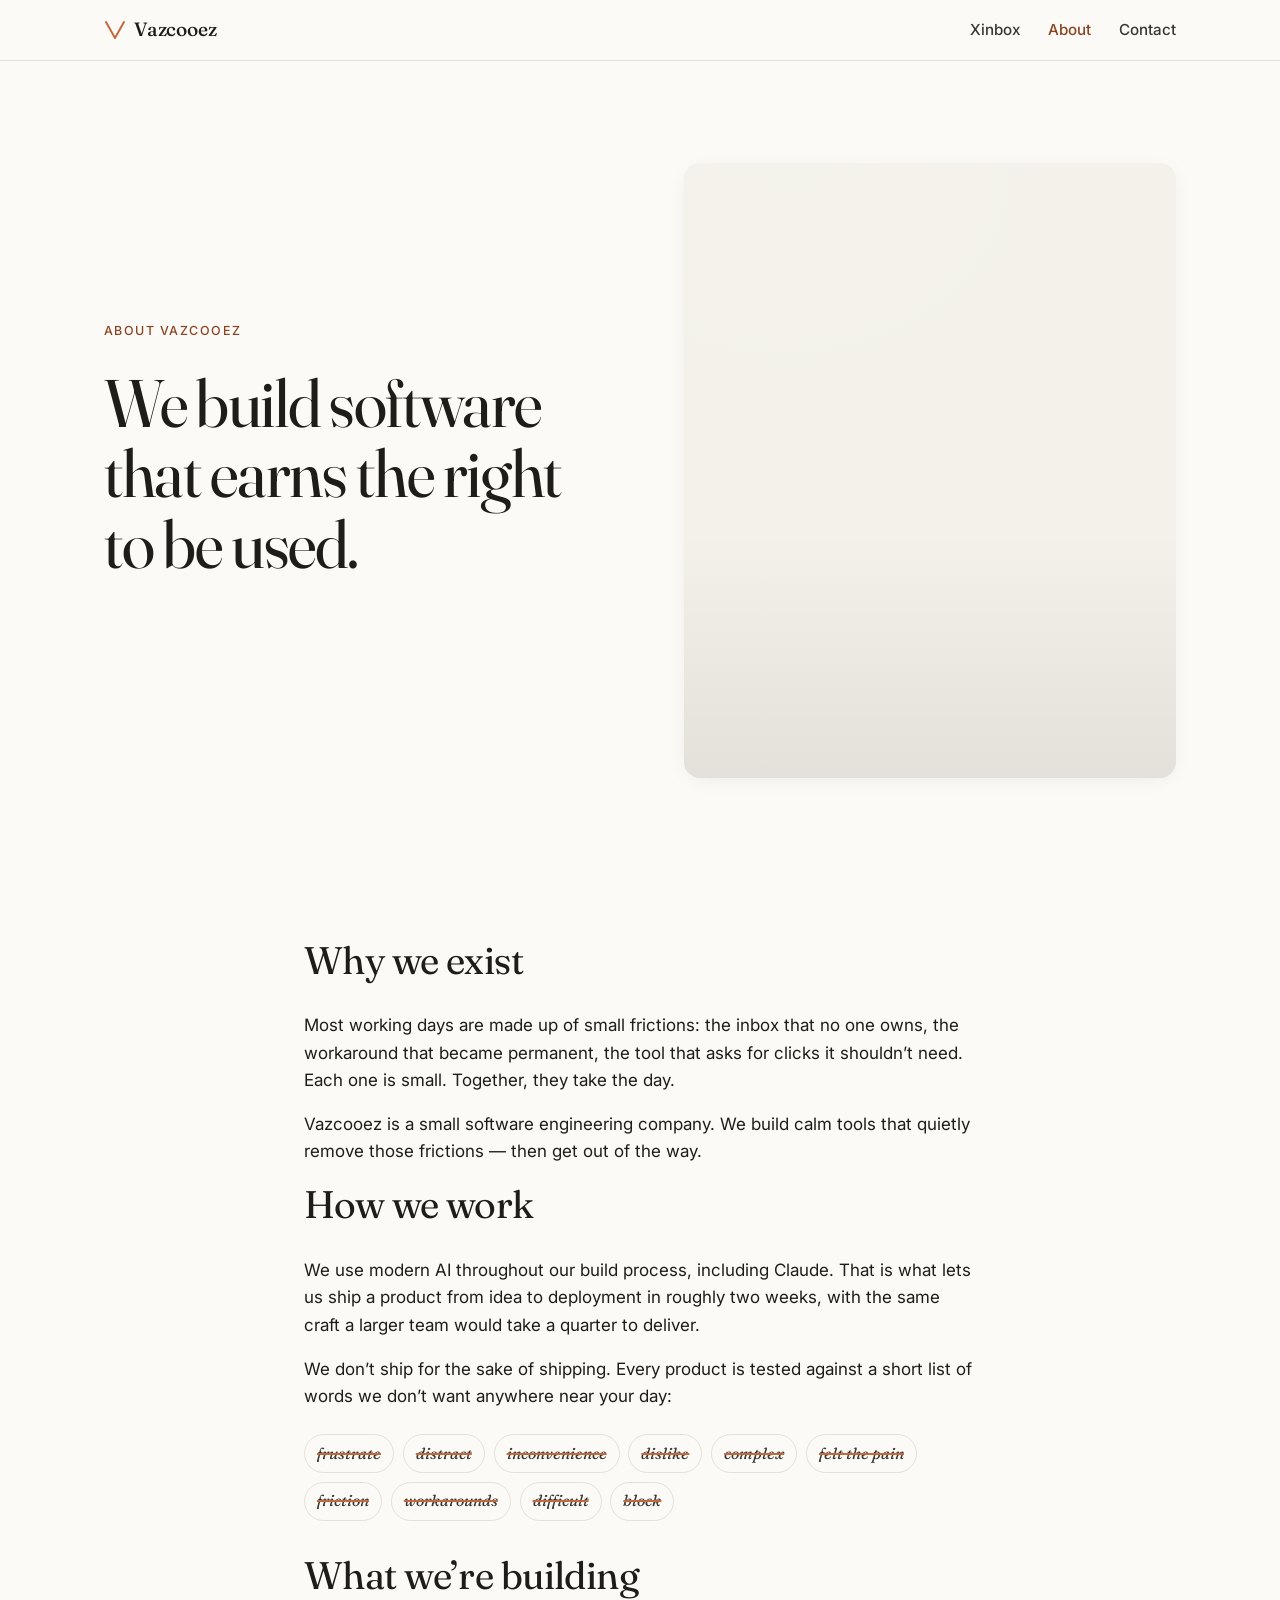
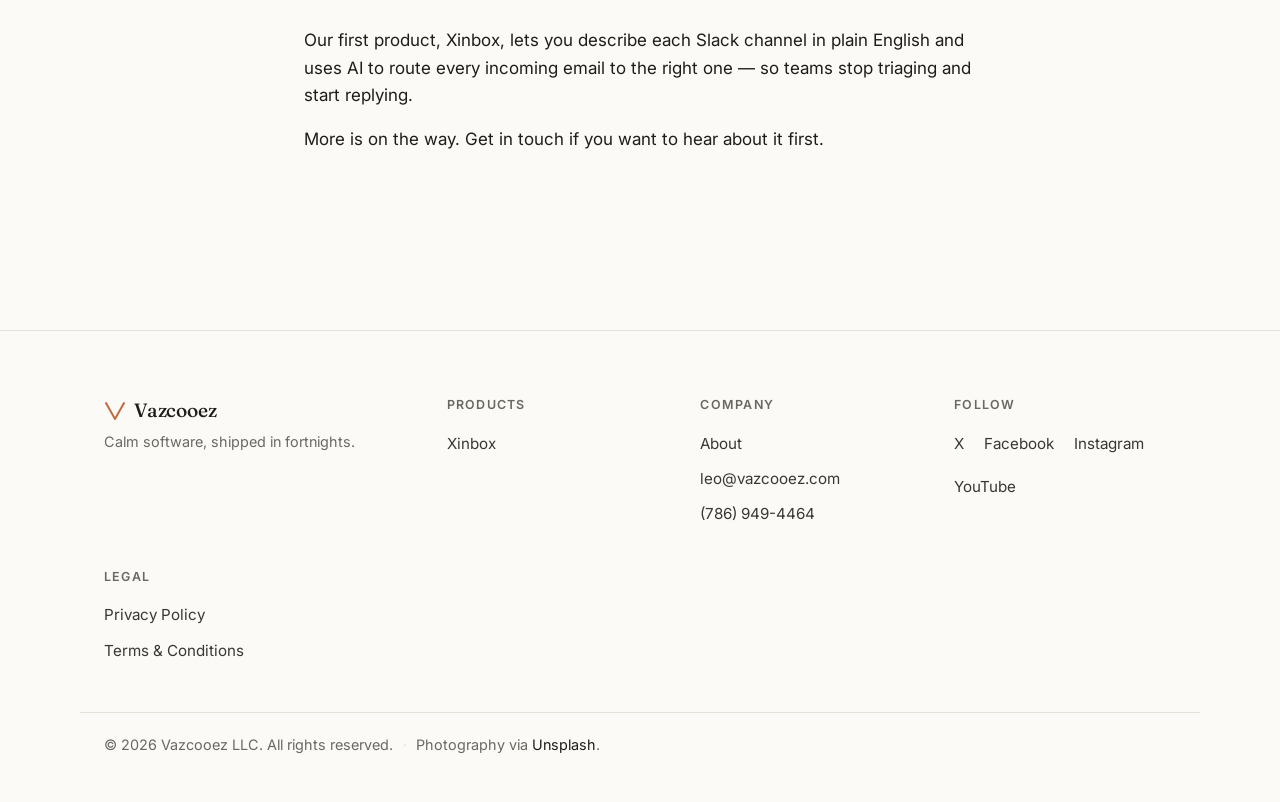
==== commit 6a9e7c90: "Add Privacy Policy and Terms & Conditions pages for withallo phone service Co-Authored-By: Claude So" ====
--- a/about.html
+++ b/about.html
@@ -138,6 +138,13 @@
           <li><a href="#" aria-label="Vazcooez on YouTube" rel="me noopener">YouTube</a></li>
         </ul>
       </div>
+      <div>
+        <h4>Legal</h4>
+        <ul class="footer-list">
+          <li><a href="privacy-policy.html">Privacy Policy</a></li>
+          <li><a href="terms.html">Terms &amp; Conditions</a></li>
+        </ul>
+      </div>
     </div>
     <div class="container footer-base">
       <p class="muted small">&copy; <span id="year">2026</span> Vazcooez LLC. All rights reserved. <span class="dot-sep">&middot;</span> Photography via <a href="https://unsplash.com/?utm_source=vazcooez&utm_medium=referral" rel="noopener">Unsplash</a>.</p>
